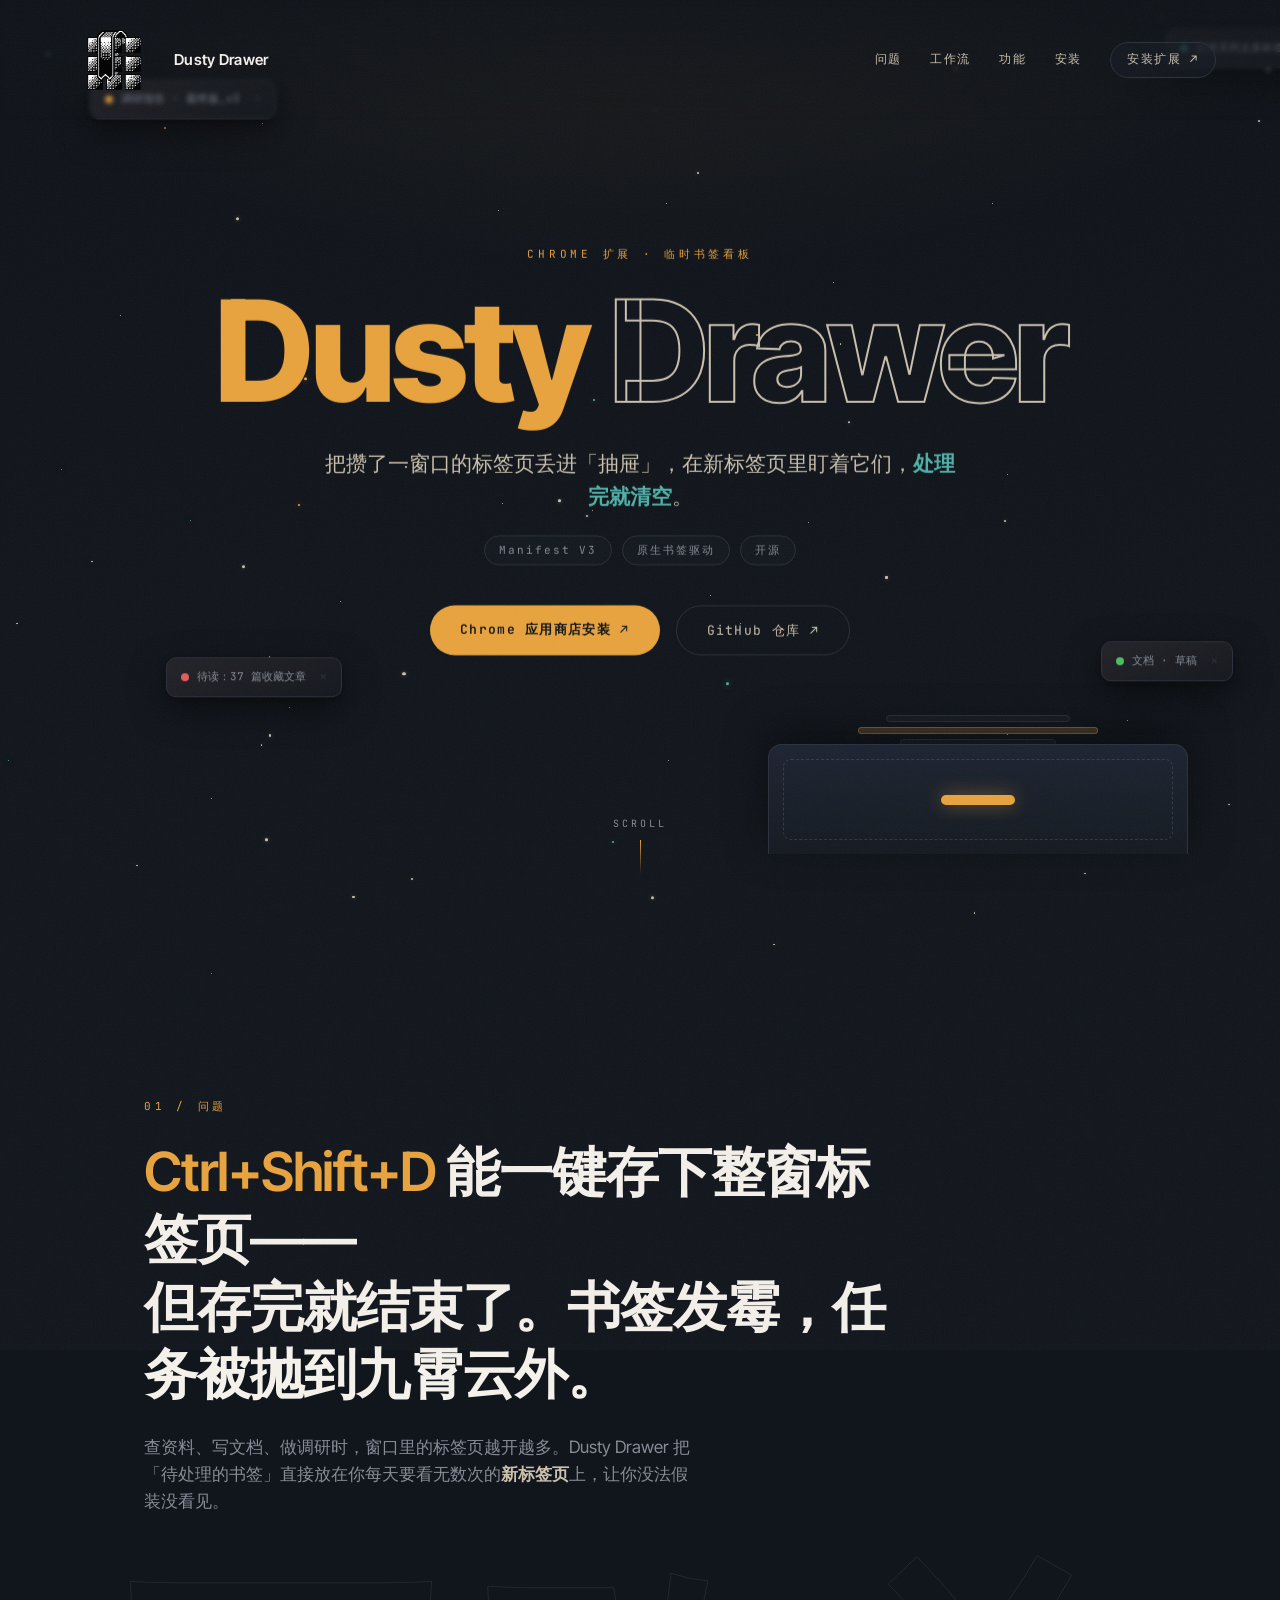
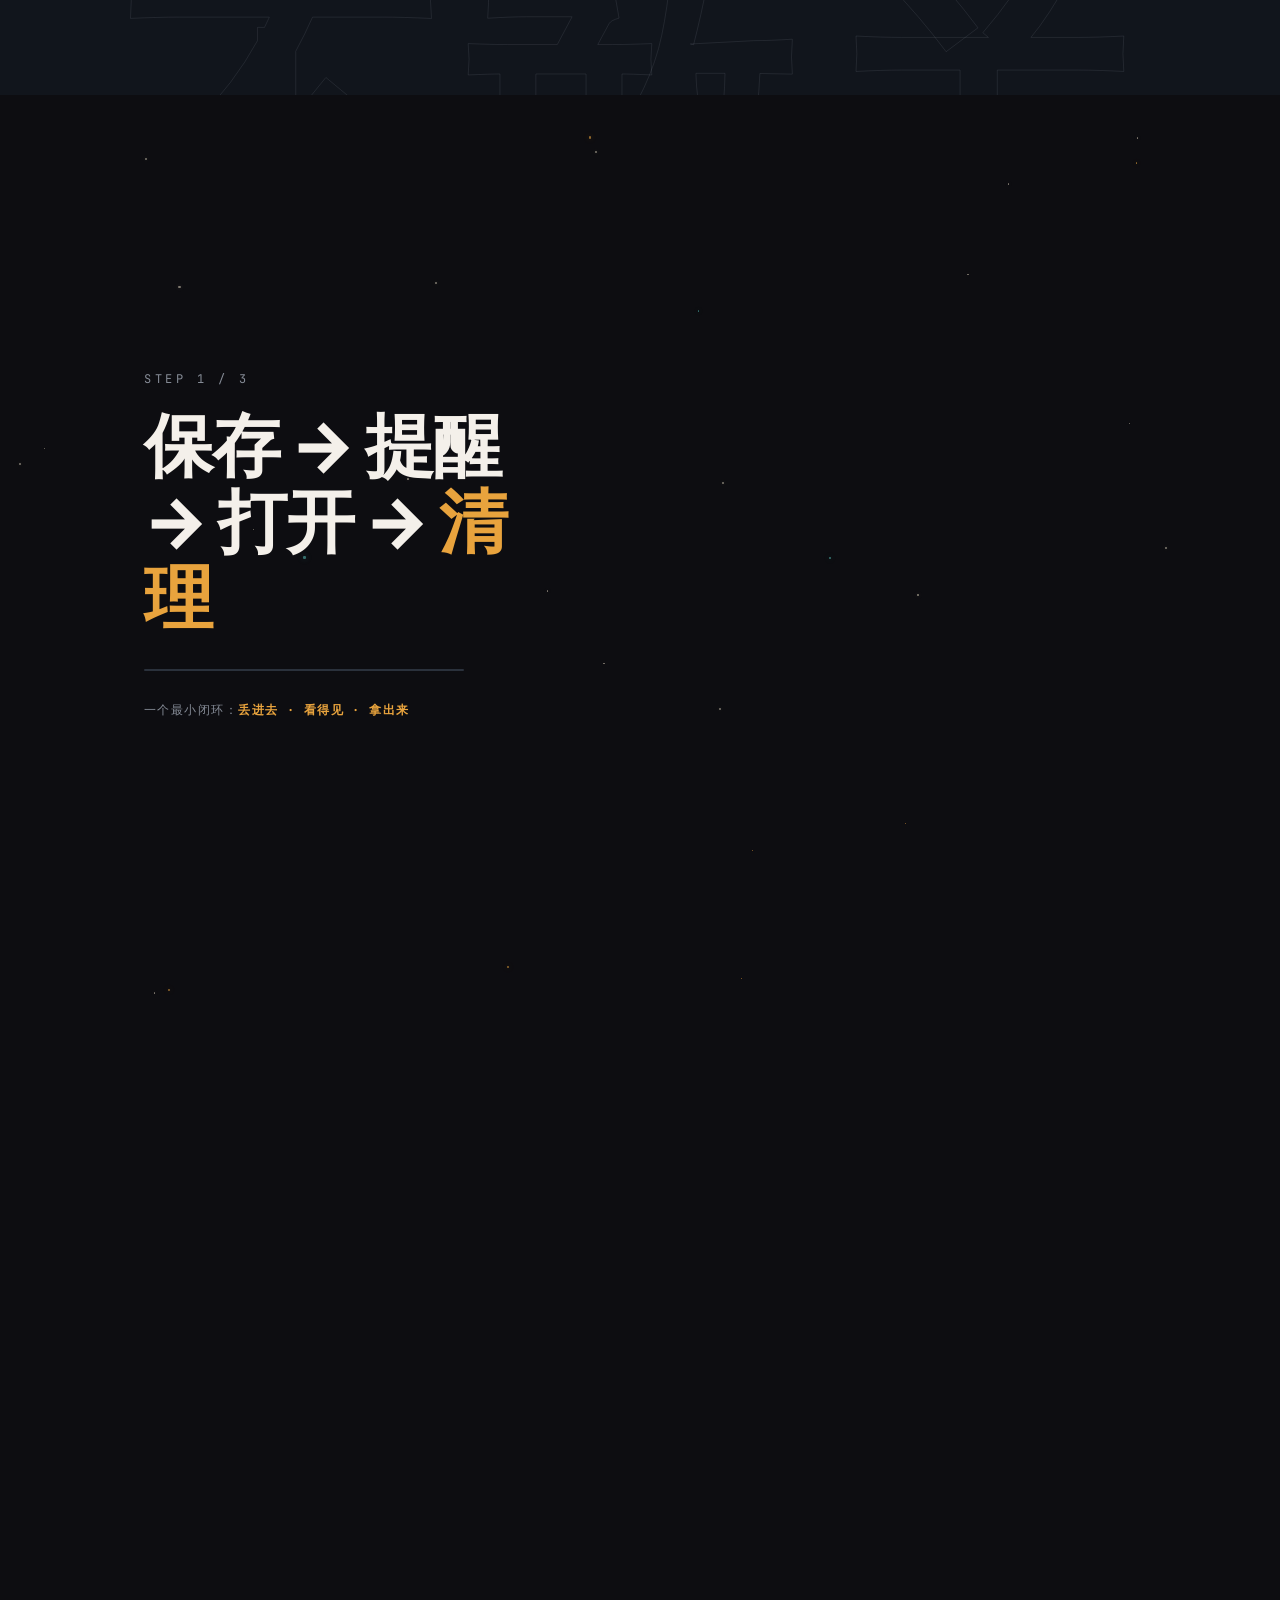
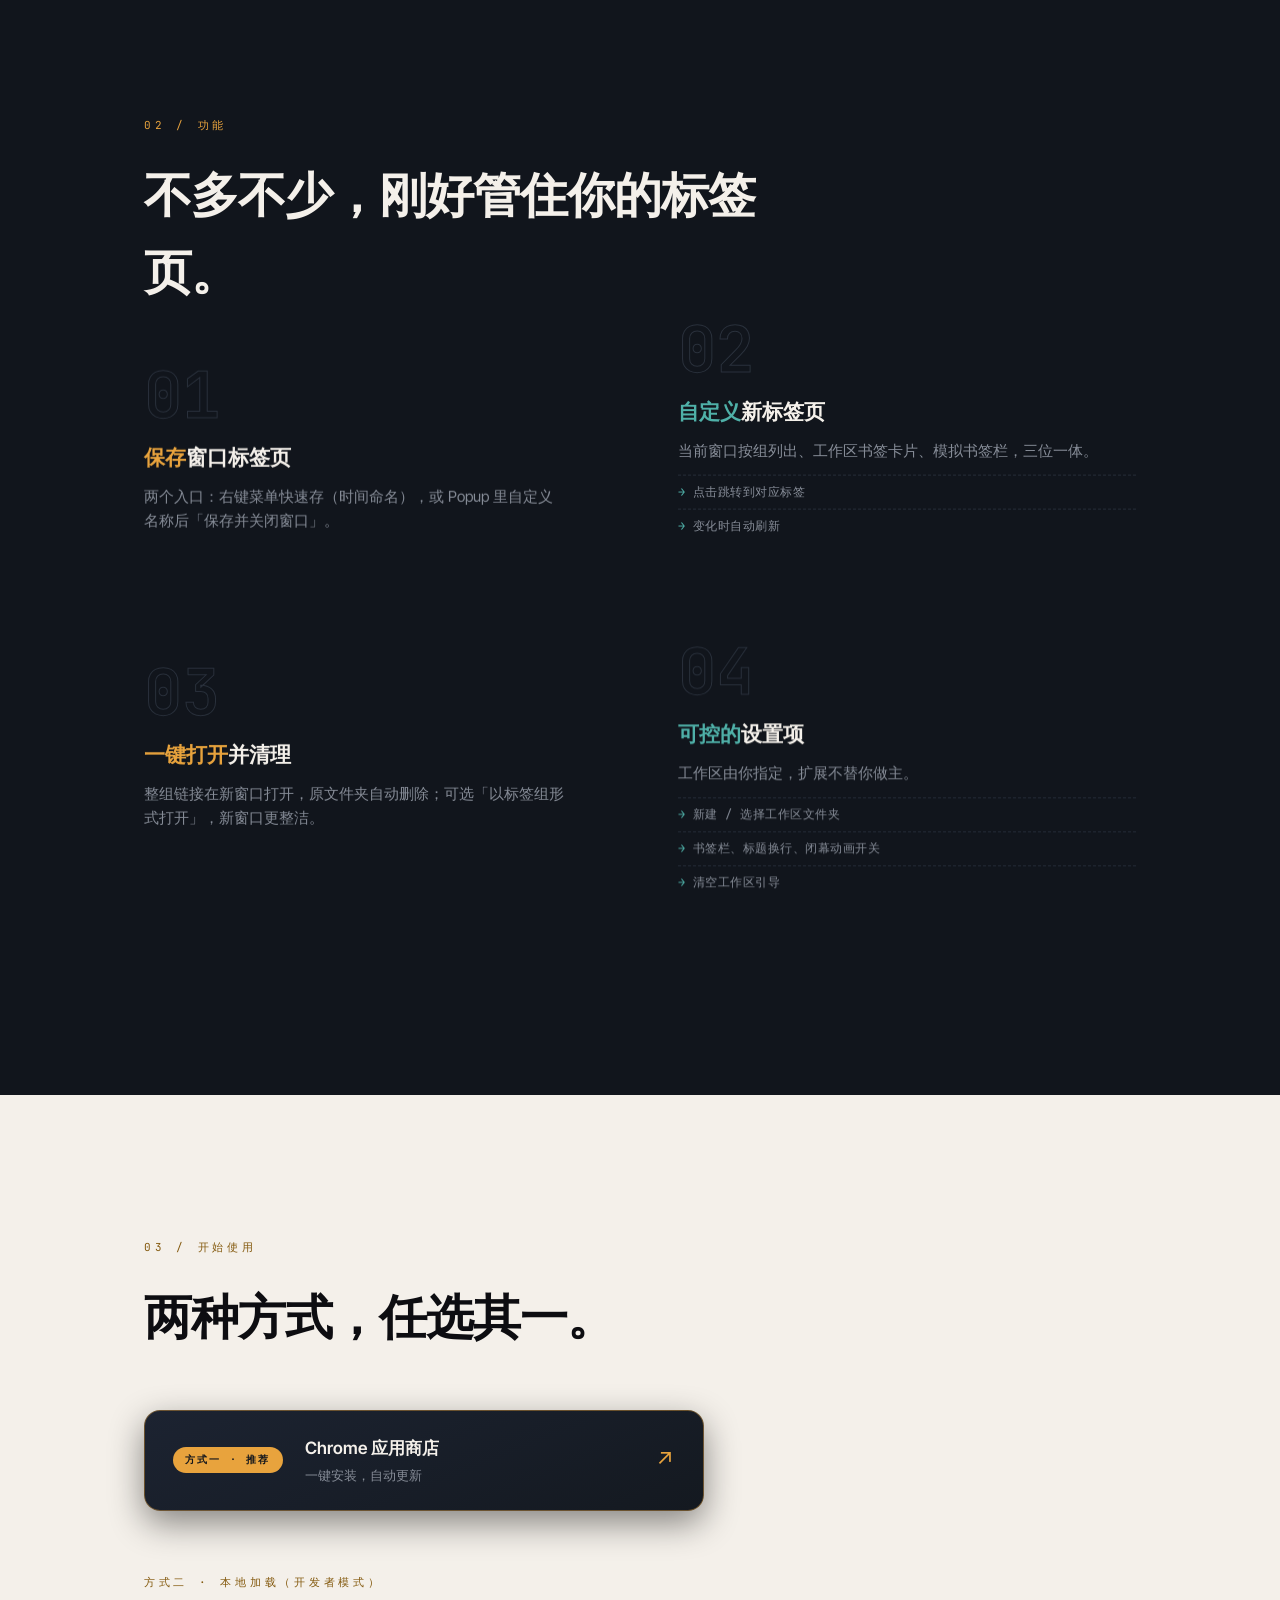
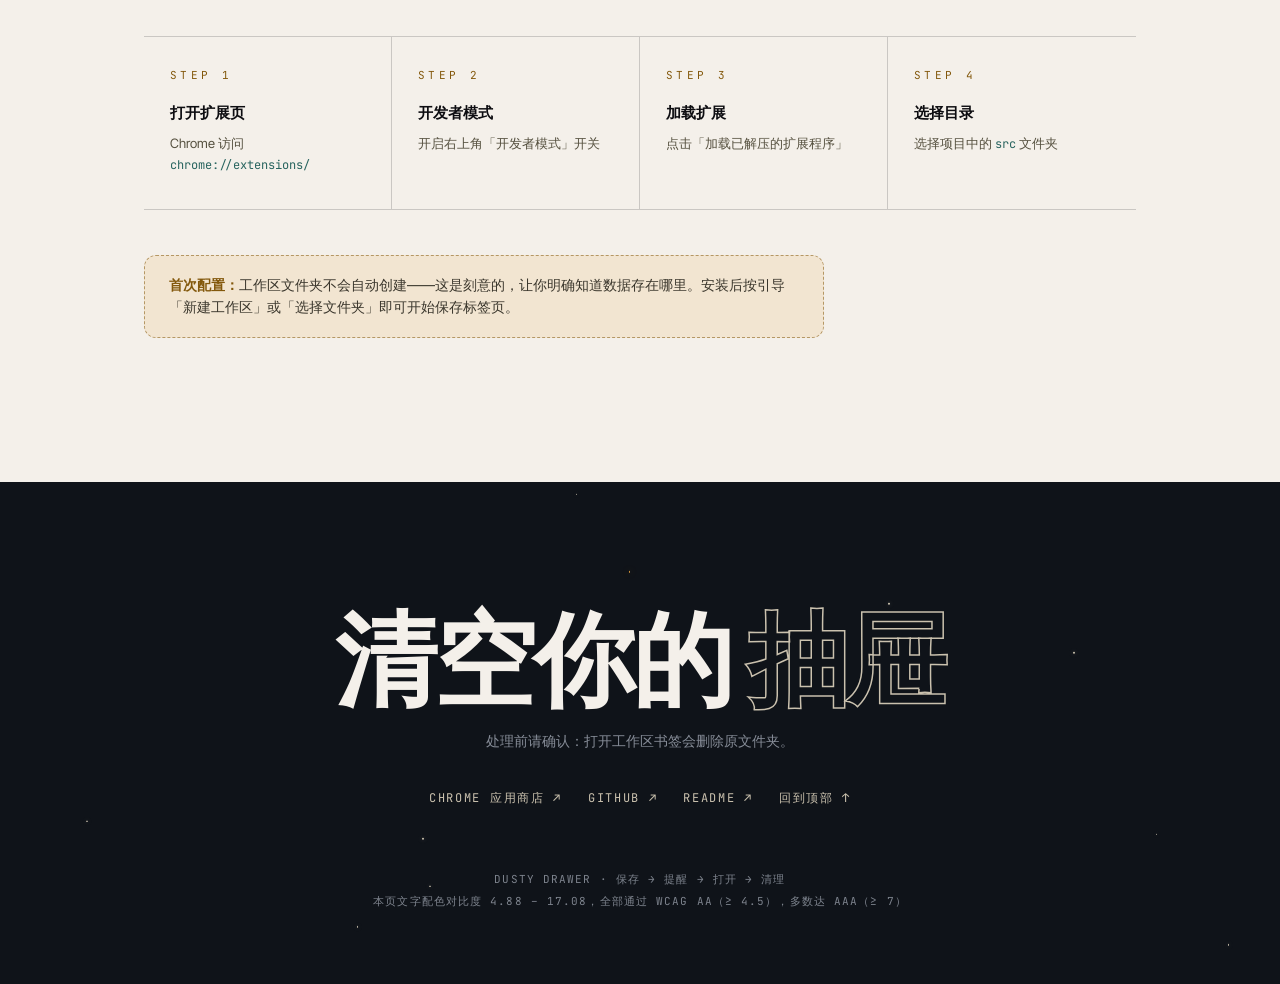
==== docs/index.html @ 08881fc8 "feat: 添加 GitHub Pages" ====
<!DOCTYPE html>
<html lang="zh-CN">
<head>
<meta charset="UTF-8">
<meta name="viewport" content="width=device-width, initial-scale=1.0">
<title>Dusty Drawer — 把攒了一窗口的标签页丢进抽屉</title>
<meta name="description" content="Dusty Drawer 是一个 Chrome 扩展：临时书签 + 新标签页看板 + 一键打开并清理，专治「标签页攒了一窗口却不敢关」。">
<link rel="icon" href="icon.png">
<link rel="preconnect" href="https://fonts.googleapis.com">
<link rel="preconnect" href="https://fonts.gstatic.com" crossorigin>
<link href="https://fonts.googleapis.com/css2?family=Inter+Tight:wght@300;400;600;800&family=JetBrains+Mono:wght@400;600&display=swap" rel="stylesheet">
<style>
:root{
  --bg:#11151c;
  --bg1:#0f1319;
  --charcoal:#0d0d11;
  --surface:#171c25;
  --border:#2a313c;
  --ink:#cac1ae;
  --muted:#868c97;
  --amber:#e8a33d;
  --teal:#4fb0a8;
  --cream:#f4f0ea;
  --mono:"JetBrains Mono","SFMono-Regular",Menlo,Consolas,monospace;
  --sans:"Inter Tight","Inter",-apple-system,"Segoe UI","PingFang SC","Microsoft YaHei",sans-serif;
}
*{margin:0;padding:0;box-sizing:border-box}
html{scroll-behavior:smooth}
body{
  font-family:var(--sans);
  background:var(--bg);
  color:var(--ink);
  line-height:1.6;
  overflow-x:hidden;
  -webkit-font-smoothing:antialiased;
}
::selection{background:rgba(232,163,61,.35);color:var(--cream)}

/* ---------- 噪点 ---------- */
.grain{
  position:fixed;inset:-50%;z-index:60;pointer-events:none;opacity:.05;
  background-image:url("data:image/svg+xml,%3Csvg xmlns='http://www.w3.org/2000/svg' width='300' height='300'%3E%3Cfilter id='n'%3E%3CfeTurbulence type='fractalNoise' baseFrequency='0.9' numOctaves='2'/%3E%3C/filter%3E%3Crect width='300' height='300' filter='url(%23n)'/%3E%3C/svg%3E");
  animation:grain 7s steps(8) infinite;
}
@keyframes grain{
  0%,100%{transform:translate(0,0)}12%{transform:translate(-2%,3%)}25%{transform:translate(3%,-2%)}
  37%{transform:translate(-3%,-3%)}50%{transform:translate(2%,2%)}62%{transform:translate(-2%,1%)}
  75%{transform:translate(3%,3%)}87%{transform:translate(-1%,-2%)}
}

/* ---------- 导航 ---------- */
nav{
  position:fixed;top:0;left:0;right:0;z-index:50;
  display:flex;align-items:center;justify-content:space-between;
  padding:10px 5vw;
  background:linear-gradient(180deg,rgba(15,19,25,.85),rgba(15,19,25,0));
  backdrop-filter:blur(2px);
}
.wordmark{display:flex;align-items:center;gap:10px;text-decoration:none;color:var(--cream)}
.wordmark img{width:100px;height:100px}
.wordmark b{font-weight:600;letter-spacing:.02em;font-size:15px}
.nav-links{display:flex;gap:28px;align-items:center}
.nav-links a{
  color:var(--ink);text-decoration:none;font-family:var(--mono);
  font-size:12px;letter-spacing:.14em;text-transform:uppercase;
  transition:color .25s;
}
.nav-links a:hover{color:var(--amber)}
.nav-cta{
  border:1px solid var(--border);border-radius:99px;padding:7px 16px !important;
  background:rgba(23,28,37,.6);
}
.nav-cta:hover{border-color:var(--amber)}
nav.on-light{background:linear-gradient(180deg,rgba(244,240,234,.92),rgba(244,240,234,0))}
nav.on-light .wordmark{color:#0d0d11}
nav.on-light .nav-links a{color:#3a362c}
nav.on-light .nav-links a:hover{color:#83580c}
nav.on-light .nav-cta{border-color:rgba(13,13,17,.35);background:rgba(255,255,255,.55)}
@media(max-width:720px){.nav-links a:not(.nav-cta){display:none}}

/* ---------- 通用 ---------- */
.mono-label{
  font-family:var(--mono);font-size:11px;letter-spacing:.34em;
  text-transform:uppercase;color:var(--amber);display:block;margin-bottom:22px;
}
.wrap{max-width:1120px;margin:0 auto;padding:0 5vw;position:relative;z-index:2}
section{position:relative}
.px{will-change:transform}
.reveal{opacity:0;transform:translateY(46px);transition:opacity .9s cubic-bezier(.2,.7,.2,1),transform .9s cubic-bezier(.2,.7,.2,1)}
.reveal.in{opacity:1;transform:none}

/* ---------- Hero ---------- */
.hero{height:100vh;min-height:640px;overflow:hidden;background:
  radial-gradient(1200px 600px at 50% -10%,rgba(232,163,61,.07),transparent 60%),
  linear-gradient(180deg,var(--bg1),var(--bg));
}
.dust-layer{position:absolute;inset:-12% 0;pointer-events:none}
.dust{position:absolute;border-radius:50%;background:var(--ink);
  animation:twinkle var(--dur) ease-in-out var(--delay) infinite;
  box-shadow:0 0 4px rgba(202,193,174,.4);
}
.dust.amber{background:var(--amber);box-shadow:0 0 6px rgba(232,163,61,.6)}
.dust.teal{background:var(--teal);box-shadow:0 0 6px rgba(79,176,168,.6)}
@keyframes twinkle{
  0%,100%{opacity:var(--o-min);transform:scale(1)}
  50%{opacity:var(--o-max);transform:scale(1.25)}
}
.hero-inner{
  position:relative;z-index:3;height:100%;
  display:flex;flex-direction:column;justify-content:center;align-items:center;
  text-align:center;padding:0 5vw;
}
.hero h1{
  font-weight:800;letter-spacing:-.03em;line-height:.95;
  font-size:clamp(56px,11vw,148px);color:var(--cream);
}
.hero h1 .dusty{color:var(--amber)}
.hero h1 .drawer{
  color:transparent;-webkit-text-stroke:2px var(--ink);
}
.hero .tagline{
  margin-top:28px;font-size:clamp(16px,2vw,21px);color:var(--ink);
  max-width:640px;font-weight:300;
}
.hero .tagline b{color:var(--teal);font-weight:600}
.hero-badges{
  margin-top:22px;display:flex;gap:10px;flex-wrap:wrap;justify-content:center;
  font-family:var(--mono);font-size:11px;letter-spacing:.18em;color:var(--muted);
}
.hero-badges span{border:1px solid var(--border);border-radius:99px;padding:5px 14px;background:rgba(23,28,37,.5)}
.hero-cta{margin-top:40px;display:flex;gap:16px;flex-wrap:wrap;justify-content:center}
.btn{
  font-family:var(--mono);font-size:13px;letter-spacing:.1em;text-decoration:none;
  padding:14px 30px;border-radius:99px;transition:transform .3s,box-shadow .3s,background .3s;
}
.btn-primary{background:var(--amber);color:var(--bg);font-weight:600}
.btn-primary:hover{transform:translateY(-3px);box-shadow:0 12px 30px rgba(232,163,61,.3)}
.btn-ghost{border:1px solid var(--border);color:var(--ink)}
.btn-ghost:hover{border-color:var(--teal);color:var(--teal)}

/* 漂浮标签卡片 */
.tab-card{
  position:absolute;z-index:1;
  display:flex;align-items:center;gap:8px;
  background:linear-gradient(158deg,#222228,#14171d);
  border:1px solid var(--border);border-radius:10px;
  padding:10px 14px;font-family:var(--mono);font-size:11px;color:var(--muted);
  box-shadow:0 12px 34px rgba(0,0,0,.55),0 2px 6px rgba(0,0,0,.4);
  white-space:nowrap;
}
.tab-card .dot{width:8px;height:8px;border-radius:50%;flex:none}
.tab-card .close{margin-left:6px;color:var(--border)}
.tab-float{animation:floaty 6s ease-in-out infinite}
@keyframes floaty{0%,100%{transform:translateY(0) rotate(var(--tilt,0deg))}50%{transform:translateY(-14px) rotate(var(--tilt,0deg))}}

/* 抽屉 */
.drawer-wrap{position:absolute;bottom:4px;left:60%;transform:translateX(-50%);z-index:2;width:min(420px,72vw)}
.drawer-body{
  position:relative;height:110px;
  background:linear-gradient(180deg,#1c2331,#141920);
  border:1px solid var(--border);border-bottom:none;
  border-radius:14px 14px 0 0;
  box-shadow:0 -12px 40px rgba(0,0,0,.5);
}
.drawer-body::before{
  content:"";position:absolute;inset:14px;border-radius:8px;
  border:1px dashed rgba(134,140,151,.25);
}
.drawer-handle{
  position:absolute;top:50%;left:50%;transform:translate(-50%,-50%);
  width:74px;height:10px;border-radius:99px;background:var(--amber);
  box-shadow:0 0 18px rgba(232,163,61,.45);
}
.drawer-tabs{position:absolute;bottom:96px;left:8%;right:8%;display:flex;flex-direction:column;gap:5px;align-items:center}
.drawer-tabs i{
  display:block;height:7px;border-radius:4px;background:var(--surface);
  border:1px solid var(--border);
}
.drawer-tabs i:nth-child(1){width:52%}.drawer-tabs i:nth-child(2){width:68%;background:rgba(232,163,61,.25);border-color:rgba(232,163,61,.4)}
.drawer-tabs i:nth-child(3){width:44%}.drawer-tabs i:nth-child(4){width:60%;background:rgba(79,176,168,.2);border-color:rgba(79,176,168,.35)}

.scroll-hint{
  position:absolute;bottom:26px;left:50%;transform:translateX(-50%);z-index:4;
  font-family:var(--mono);font-size:10px;letter-spacing:.3em;color:var(--muted);
  display:flex;flex-direction:column;align-items:center;gap:8px;
}
.scroll-hint::after{
  content:"";width:1px;height:34px;background:linear-gradient(180deg,var(--amber),transparent);
  animation:drip 1.8s ease-in-out infinite;
}
@keyframes drip{0%{transform:scaleY(0);transform-origin:top}55%{transform:scaleY(1);transform-origin:top}56%{transform-origin:bottom}100%{transform:scaleY(0);transform-origin:bottom}}

/* ---------- 问题 ---------- */
.problem{padding:22vh 0 20vh;overflow:hidden}
.big-ghost{
  position:absolute;top:50%;left:0;width:100%;text-align:center;
  font-size:clamp(120px,26vw,360px);font-weight:800;letter-spacing:.05em;
  color:transparent;-webkit-text-stroke:1px rgba(134,140,151,.16);
  white-space:nowrap;pointer-events:none;z-index:1;line-height:1;
  user-select:none;
}
.problem h2{
  font-size:clamp(30px,4.6vw,54px);font-weight:600;letter-spacing:-.02em;
  color:var(--cream);line-height:1.25;max-width:760px;
}
.problem h2 em{font-style:normal;color:var(--amber)}
.problem p{margin-top:26px;max-width:560px;color:var(--muted);font-size:17px}
.problem p b{color:var(--ink);font-weight:600}
</style>
<style>
/* ---------- 工作流（sticky 视差） ---------- */
.flow{height:340vh;background:var(--charcoal)}
.flow-stage{
  position:sticky;top:0;height:100vh;overflow:hidden;
  display:flex;align-items:center;
}
.flow-dust{position:absolute;inset:0;pointer-events:none;opacity:.6}
.flow-grid{
  display:grid;grid-template-columns:minmax(240px,1fr) 1.4fr;gap:6vw;
  align-items:center;width:100%;
}
@media(max-width:860px){.flow-grid{grid-template-columns:1fr;gap:8vh}}
.flow-left{position:relative}
.flow-count{
  font-family:var(--mono);font-size:12px;letter-spacing:.3em;color:var(--muted);
  margin-bottom:18px;
}
.flow-title{
  font-size:clamp(38px,5.4vw,72px);font-weight:800;letter-spacing:-.02em;
  color:var(--cream);line-height:1.1;
}
.flow-title span{color:var(--amber)}
.flow-bar{
  margin-top:34px;height:2px;background:var(--border);border-radius:2px;
  max-width:320px;position:relative;overflow:hidden;
}
.flow-bar i{position:absolute;inset:0;background:linear-gradient(90deg,var(--amber),var(--teal));transform-origin:left;transform:scaleX(0)}
.flow-panels{position:relative;height:min(56vh,460px)}
.flow-panel{
  position:absolute;inset:0;display:flex;flex-direction:column;justify-content:center;
  opacity:var(--reveal,0);
  transform:translate3d(0,calc((1 - var(--reveal,0)) * 60px),0);
  pointer-events:none;
}
.flow-panel .num{
  font-family:var(--mono);font-size:12px;letter-spacing:.3em;color:var(--teal);margin-bottom:16px;
}
.flow-panel h3{font-size:clamp(26px,3.4vw,44px);font-weight:600;color:var(--cream);margin-bottom:18px;letter-spacing:-.01em}
.flow-panel p{color:var(--muted);font-size:16px;max-width:460px}
.flow-panel p b{color:var(--ink);font-weight:600}
.flow-panel kbd{
  font-family:var(--mono);font-size:12px;color:var(--amber);
  border:1px solid rgba(232,163,61,.4);border-radius:6px;padding:2px 8px;
}
.flow-loop{
  margin-top:30px;font-family:var(--mono);font-size:12px;letter-spacing:.12em;color:var(--muted);
}
.flow-loop b{color:var(--amber);font-weight:600}

/* ---------- 功能 ---------- */
.features{padding:18vh 0;background:var(--bg);overflow:hidden}
.features h2{font-size:clamp(30px,4vw,48px);font-weight:600;color:var(--cream);letter-spacing:-.02em;max-width:640px}
.feat-grid{margin-top:9vh;display:grid;grid-template-columns:1fr 1fr;gap:56px 6vw}
@media(max-width:760px){.feat-grid{grid-template-columns:1fr}}
.feat{position:relative}
.feat .fnum{
  font-family:var(--mono);font-size:64px;font-weight:600;line-height:1;
  color:transparent;-webkit-text-stroke:1px var(--border);
  display:block;margin-bottom:14px;
}
.feat h3{font-size:21px;font-weight:600;color:var(--cream);margin-bottom:10px}
.feat h3 .accent{color:var(--amber)}
.feat h3 .accent-t{color:var(--teal)}
.feat p{color:var(--muted);font-size:15px;max-width:420px}
.feat p b{color:var(--ink);font-weight:600}
.feat-list{margin-top:12px;list-style:none;font-family:var(--mono);font-size:12px;color:var(--muted);letter-spacing:.04em}
.feat-list li{padding:7px 0;border-top:1px dashed rgba(42,49,60,.9)}
.feat-list li::before{content:"→ ";color:var(--teal)}

/* ---------- 安装（浅色区） ---------- */
.install{padding:16vh 0;background:var(--cream);overflow:hidden}
.install .mono-label{color:#83580c}
.install h2{font-size:clamp(30px,4vw,48px);font-weight:600;color:#0d0d11;letter-spacing:-.02em}
.steps{margin-top:5vh;display:grid;grid-template-columns:repeat(4,1fr);gap:0;border-top:1px solid rgba(13,13,17,.18)}
@media(max-width:860px){.steps{grid-template-columns:1fr 1fr}}
@media(max-width:520px){.steps{grid-template-columns:1fr}}
.step{padding:30px 26px 34px;border-bottom:1px solid rgba(13,13,17,.18);border-right:1px solid rgba(13,13,17,.18);position:relative}
.step:last-child{border-right:none}
@media(max-width:860px){.step{border-right:none}}
.step .snum{font-family:var(--mono);font-size:11px;letter-spacing:.3em;color:#83580c;display:block;margin-bottom:16px}
.step h4{font-size:15px;font-weight:600;color:#0d0d11;margin-bottom:8px}
.step p{font-size:13px;color:#55503f}
.step code{font-family:var(--mono);font-size:12px;color:#28645f}
.install-note{
  margin-top:5vh;border:1px dashed rgba(131,88,12,.55);border-radius:12px;
  padding:18px 24px;font-size:14px;color:#3a362c;max-width:680px;
  background:rgba(232,163,61,.14);
}
.install-note b{color:#83580c}

/* ---------- 应用商店卡片 ---------- */
.store-card{
  margin-top:6vh;display:flex;align-items:center;gap:22px;
  max-width:560px;text-decoration:none;
  background:linear-gradient(158deg,#1c2331,#141920);
  border:1px solid rgba(232,163,61,.4);border-radius:16px;
  padding:24px 28px;
  box-shadow:0 12px 34px rgba(0,0,0,.45);
  transition:transform .3s,box-shadow .3s,border-color .3s;
}
.store-card:hover{transform:translateY(-4px);border-color:var(--amber);box-shadow:0 18px 44px rgba(232,163,61,.18)}
.store-tag{
  font-family:var(--mono);font-size:10px;letter-spacing:.22em;color:var(--bg);
  background:var(--amber);border-radius:99px;padding:5px 12px;flex:none;font-weight:600;
}
.store-main{display:flex;flex-direction:column;gap:3px;flex:1}
.store-main b{color:var(--cream);font-size:17px;font-weight:600}
.store-main small{color:var(--muted);font-size:13px}
.store-arrow{font-size:22px;color:var(--amber)}

/* ---------- 页脚 ---------- */
footer{
  padding:14vh 0 8vh;background:var(--bg1);text-align:center;position:relative;overflow:hidden;
}
footer .big{
  font-size:clamp(40px,8vw,110px);font-weight:800;letter-spacing:-.03em;color:var(--cream);line-height:1;
}
footer .big span{color:transparent;-webkit-text-stroke:1.5px var(--ink)}
footer p{margin-top:20px;color:var(--muted);font-size:14px}
footer .foot-links{margin-top:36px;display:flex;gap:26px;justify-content:center;font-family:var(--mono);font-size:12px;letter-spacing:.14em}
footer .foot-links a{color:var(--ink);text-decoration:none;text-transform:uppercase;transition:color .25s}
footer .foot-links a:hover{color:var(--amber)}
footer .copy{margin-top:60px;font-family:var(--mono);font-size:11px;color:#7d838d;letter-spacing:.1em;line-height:2}

@media (prefers-reduced-motion:reduce){
  *,*::before,*::after{animation:none !important;transition:none !important}
  .reveal{opacity:1;transform:none}
}
</style>
</head>
<body>
<div class="grain"></div>

<nav>
  <a class="wordmark" href="#top"><img src="icon.png" alt="Dusty Drawer 图标"><b>Dusty Drawer</b></a>
  <div class="nav-links">
    <a href="#problem">问题</a>
    <a href="#flow">工作流</a>
    <a href="#features">功能</a>
    <a href="#install">安装</a>
    <a class="nav-cta" href="https://chromewebstore.google.com/detail/dusty-drawer/ckjhlfdcakdniccnkpfcclinehggbhcg" target="_blank" rel="noopener">安装扩展 ↗</a>
  </div>
</nav>

<!-- ============ HERO ============ -->
<header class="hero" id="top">
  <div class="dust-layer" id="dust-far" data-speed="0.12"></div>
  <div class="dust-layer" id="dust-mid" data-speed="0.28"></div>
  <div class="dust-layer" id="dust-near" data-speed="0.5"></div>

  <div class="px" data-speed="0.3" style="position:absolute;top:21%;left:7%;z-index:1">
    <div class="tab-card tab-float" style="--tilt:-6deg"><i class="dot" style="background:var(--amber)"></i>调研报告 · 最终版_v3<i class="close">✕</i></div>
  </div>
  <div class="px" data-speed="0.55" style="position:absolute;top:28%;right:9%;z-index:1">
    <div class="tab-card tab-float" style="--tilt:5deg;animation-delay:-2s"><i class="dot" style="background:var(--teal)"></i>如何关闭太多标签页？<i class="close">✕</i></div>
  </div>
  <div class="px" data-speed="0.22" style="position:absolute;bottom:32%;left:13%;z-index:1">
    <div class="tab-card tab-float" style="--tilt:4deg;animation-delay:-4s"><i class="dot" style="background:#e05c5c"></i>待读：37 篇收藏文章<i class="close">✕</i></div>
  </div>
  <div class="px" data-speed="0.45" style="position:absolute;bottom:38%;right:14%;z-index:1">
    <div class="tab-card tab-float" style="--tilt:-4deg;animation-delay:-1s"><i class="dot" style="background:#4ebc63"></i>文档 · 草稿<i class="close">✕</i></div>
  </div>

  <div class="hero-inner px" data-speed="0.18">
    <span class="mono-label reveal">Chrome 扩展 · 临时书签看板</span>
    <h1><span class="reveal" style="display:block;transition-delay:.08s"><span class="dusty">Dusty</span> <span class="drawer">Drawer</span></span></h1>
    <p class="tagline reveal" style="transition-delay:.16s">把攒了一窗口的标签页丢进「抽屉」，在新标签页里盯着它们，<b>处理完就清空</b>。</p>
    <div class="hero-badges reveal" style="transition-delay:.24s">
      <span>Manifest V3</span><span>原生书签驱动</span><span>开源</span>
    </div>
    <div class="hero-cta reveal" style="transition-delay:.32s">
      <a class="btn btn-primary" href="https://chromewebstore.google.com/detail/dusty-drawer/ckjhlfdcakdniccnkpfcclinehggbhcg" target="_blank" rel="noopener">Chrome 应用商店安装 ↗</a>
      <a class="btn btn-ghost" href="https://github.com/xavierskip/Dusty-Drawer" target="_blank" rel="noopener">GitHub 仓库 ↗</a>
    </div>
  </div>

  <div class="drawer-wrap px" data-speed="-0.12">
    <div class="drawer-tabs"><i></i><i></i><i></i><i></i></div>
    <div class="drawer-body"><div class="drawer-handle"></div></div>
  </div>

  <div class="scroll-hint">SCROLL</div>
</header>

<!-- ============ 问题 ============ -->
<section class="problem" id="problem">
  <div class="big-ghost px" data-speed="0.35">不敢关</div>
  <div class="wrap">
    <span class="mono-label reveal">01 / 问题</span>
    <h2 class="reveal"><em>Ctrl+Shift+D</em> 能一键存下整窗标签页——<br>但存完就结束了。书签发霉，任务被抛到九霄云外。</h2>
    <p class="reveal" style="transition-delay:.1s">查资料、写文档、做调研时，窗口里的标签页越开越多。Dusty Drawer 把「待处理的书签」直接放在你每天要看无数次的<b>新标签页</b>上，让你没法假装没看见。</p>
  </div>
</section>

<!-- ============ 工作流 ============ -->
<section class="flow" id="flow">
  <div class="flow-stage">
    <div class="flow-dust" id="flow-dust"></div>
    <div class="wrap flow-grid">
      <div class="flow-left">
        <div class="flow-count" id="flow-count">STEP 1 / 3</div>
        <div class="flow-title">保存 → 提醒<br>→ 打开 → <span>清理</span></div>
        <div class="flow-bar"><i id="flow-bar-fill"></i></div>
        <div class="flow-loop">一个最小闭环：<b>丢进去 · 看得见 · 拿出来</b></div>
      </div>
      <div class="flow-panels">
        <div class="flow-panel" data-stage="0">
          <span class="num">丢进去</span>
          <h3>一键存下整窗标签页</h3>
          <p>任意页面<b>右键菜单</b>，或点击<b>工具栏图标</b>输入自定义名称——当前窗口的所有标签页存成一个书签文件夹，默认以时间命名，保存后<kbd>自动关闭窗口</kbd>。</p>
        </div>
        <div class="flow-panel" data-stage="1">
          <span class="num">看得见</span>
          <h3>新标签页就是你的看板</h3>
          <p>安装后 Chrome 新标签页由 Dusty Drawer 接管：<b>工作区书签</b>以卡片呈现，<b>当前窗口</b>按组列出点击即达，还有<b>模拟书签栏</b>保留原生体验。标签页增删切换，看板自动刷新。</p>
        </div>
        <div class="flow-panel" data-stage="2">
          <span class="num">拿出来</span>
          <h3>一键打开，顺手清空</h3>
          <p>点一下工作区里的文件夹：整组链接在<b>新窗口</b>打开（可选归为<b>标签组</b>），原文件夹<b>自动删除</b>。处理完，抽屉重新变空。</p>
        </div>
      </div>
    </div>
  </div>
</section>

<!-- ============ 功能 ============ -->
<section class="features" id="features">
  <div class="wrap">
    <span class="mono-label reveal">02 / 功能</span>
    <h2 class="reveal">不多不少，刚好管住你的标签页。</h2>
    <div class="feat-grid">
      <div class="feat px" data-speed="0.05">
        <div class="reveal">
          <span class="fnum">01</span>
          <h3><span class="accent">保存</span>窗口标签页</h3>
          <p>两个入口：右键菜单快速存（时间命名），或 Popup 里自定义名称后「保存并关闭窗口」。</p>
        </div>
      </div>
      <div class="feat px" data-speed="0.12">
        <div class="reveal" style="transition-delay:.08s">
          <span class="fnum">02</span>
          <h3><span class="accent-t">自定义</span>新标签页</h3>
          <p>当前窗口按组列出、工作区书签卡片、模拟书签栏，三位一体。</p>
          <ul class="feat-list">
            <li>点击跳转到对应标签</li>
            <li>变化时自动刷新</li>
          </ul>
        </div>
      </div>
      <div class="feat px" data-speed="0.05">
        <div class="reveal" style="transition-delay:.05s">
          <span class="fnum">03</span>
          <h3><span class="accent">一键打开</span>并清理</h3>
          <p>整组链接在新窗口打开，原文件夹自动删除；可选「以标签组形式打开」，新窗口更整洁。</p>
        </div>
      </div>
      <div class="feat px" data-speed="0.12">
        <div class="reveal" style="transition-delay:.13s">
          <span class="fnum">04</span>
          <h3><span class="accent-t">可控的</span>设置项</h3>
          <p>工作区由你指定，扩展不替你做主。</p>
          <ul class="feat-list">
            <li>新建 / 选择工作区文件夹</li>
            <li>书签栏、标题换行、闭幕动画开关</li>
            <li>清空工作区引导</li>
          </ul>
        </div>
      </div>
    </div>
  </div>
</section>

<!-- ============ 安装 ============ -->
<section class="install" id="install">
  <div class="wrap">
    <span class="mono-label reveal">03 / 开始使用</span>
    <h2 class="reveal">两种方式，任选其一。</h2>
    <a class="store-card reveal" style="transition-delay:.08s" href="https://chromewebstore.google.com/detail/dusty-drawer/ckjhlfdcakdniccnkpfcclinehggbhcg" target="_blank" rel="noopener">
      <span class="store-tag">方式一 · 推荐</span>
      <span class="store-main">
        <b>Chrome 应用商店</b>
        <small>一键安装，自动更新</small>
      </span>
      <span class="store-arrow">↗</span>
    </a>
    <div class="mono-label reveal" style="margin-top:7vh;transition-delay:.12s">方式二 · 本地加载（开发者模式）</div>
    <div class="steps reveal" style="transition-delay:.16s">
      <div class="step"><span class="snum">STEP 1</span><h4>打开扩展页</h4><p>Chrome 访问 <code>chrome://extensions/</code></p></div>
      <div class="step"><span class="snum">STEP 2</span><h4>开发者模式</h4><p>开启右上角「开发者模式」开关</p></div>
      <div class="step"><span class="snum">STEP 3</span><h4>加载扩展</h4><p>点击「加载已解压的扩展程序」</p></div>
      <div class="step"><span class="snum">STEP 4</span><h4>选择目录</h4><p>选择项目中的 <code>src</code> 文件夹</p></div>
    </div>
    <div class="install-note reveal" style="transition-delay:.15s">
      <b>首次配置：</b>工作区文件夹不会自动创建——这是刻意的，让你明确知道数据存在哪里。安装后按引导「新建工作区」或「选择文件夹」即可开始保存标签页。
    </div>
  </div>
</section>

<!-- ============ 页脚 ============ -->
<footer>
  <div class="dust-layer" id="dust-footer" data-speed="0.2" style="inset:-30% 0"></div>
  <div class="wrap">
    <div class="big reveal">清空你的 <span>抽屉</span></div>
    <p class="reveal" style="transition-delay:.08s">处理前请确认：打开工作区书签会删除原文件夹。</p>
    <div class="foot-links reveal" style="transition-delay:.14s">
      <a href="https://chromewebstore.google.com/detail/dusty-drawer/ckjhlfdcakdniccnkpfcclinehggbhcg" target="_blank" rel="noopener">Chrome 应用商店 ↗</a>
      <a href="https://github.com/xavierskip/Dusty-Drawer" target="_blank" rel="noopener">GitHub ↗</a>
      <a href="https://github.com/xavierskip/Dusty-Drawer#readme" target="_blank" rel="noopener">README ↗</a>
      <a href="#top">回到顶部 ↑</a>
    </div>
    <div class="copy">DUSTY DRAWER · 保存 → 提醒 → 打开 → 清理<br>本页文字配色对比度 4.88 – 17.08，全部通过 WCAG AA（≥ 4.5），多数达 AAA（≥ 7）</div>
  </div>
</footer>

<script>
(function(){
  var reduced = window.matchMedia('(prefers-reduced-motion: reduce)').matches;

  /* ---------- 尘埃粒子（星尘场） ---------- */
  function spawnDust(container, count, sizeMin, sizeMax){
    if(!container) return;
    for(var i=0;i<count;i++){
      var d=document.createElement('i');
      d.className='dust';
      var r=Math.random();
      if(r>0.88) d.classList.add('amber');
      else if(r>0.78) d.classList.add('teal');
      var size=sizeMin+Math.random()*(sizeMax-sizeMin);
      var omin=(0.05+Math.random()*0.21).toFixed(2);
      var omax=(0.13+Math.random()*0.81).toFixed(2);
      var dur=(2.4+Math.random()*5.2).toFixed(2);
      d.style.cssText='left:'+(Math.random()*100).toFixed(2)+'%;top:'+(Math.random()*100).toFixed(2)+'%;'
        +'width:'+size.toFixed(2)+'px;height:'+size.toFixed(2)+'px;'
        +'--o-min:'+omin+';--o-max:'+omax+';--dur:'+dur+'s;--delay:'+(-Math.random()*7.6).toFixed(2)+'s;';
      container.appendChild(d);
    }
  }
  spawnDust(document.getElementById('dust-far'),36,1,1.5);
  spawnDust(document.getElementById('dust-mid'),26,1.5,2.25);
  spawnDust(document.getElementById('dust-near'),16,2.25,3.5);
  spawnDust(document.getElementById('flow-dust'),30,1,2.25);
  spawnDust(document.getElementById('dust-footer'),20,1,2.25);

  /* ---------- 滚动显现 ---------- */
  var io=new IntersectionObserver(function(es){
    es.forEach(function(e){ if(e.isIntersecting){ e.target.classList.add('in'); io.unobserve(e.target);} });
  },{threshold:0.12});
  document.querySelectorAll('.reveal').forEach(function(el){ io.observe(el); });

  /* ---------- 视差 + 工作流进度 ---------- */
  var pxEls=[].slice.call(document.querySelectorAll('[data-speed]'));
  var navEl=document.querySelector('nav');
  var installSec=document.getElementById('install');
  var flow=document.getElementById('flow');
  var panels=[].slice.call(document.querySelectorAll('.flow-panel'));
  var barFill=document.getElementById('flow-bar-fill');
  var countEl=document.getElementById('flow-count');
  var lastStage=-1;

  function clamp(v,a,b){ return Math.max(a,Math.min(b,v)); }

  function frame(){
    var vh=window.innerHeight;

    if(!reduced){
      for(var i=0;i<pxEls.length;i++){
        var el=pxEls[i], r=el.getBoundingClientRect();
        if(r.bottom<-260||r.top>vh+260) continue;
        var sp=parseFloat(el.dataset.speed);
        var off=(r.top+r.height/2-vh/2)*sp;
        el.style.transform='translate3d(0,'+off.toFixed(1)+'px,0)';
      }
    }

    /* 导航条与浅色区实际重叠时才变色（导航高约 70px） */
    var ir=installSec.getBoundingClientRect();
    navEl.classList.toggle('on-light', ir.top<=70 && ir.bottom>70);

    /* 工作流：滚动进度 → 分层揭示（前 12% 缓冲，之后归一化，0.5 取整吸附） */
    var fr=flow.getBoundingClientRect();
    var total=flow.offsetHeight-vh;
    var p=clamp(-fr.top/total,0,1);
    var adj=clamp((p-0.12)/0.88,0,1);
    var sp=adj*panels.length;
    var stage=clamp(Math.floor(sp+0.25),0,panels.length-1);
    if(p<=0.001) stage=0;

    panels.forEach(function(panel,idx){
      var enter=clamp((sp-idx)/0.55,0,1);
      var exit= idx===panels.length-1 ? 0 : clamp((sp-idx-0.75)/0.5,0,1);
      var op=enter*(1-exit);
      panel.style.setProperty('--reveal',op.toFixed(3));
      panel.style.transform='translate3d(0,'+(((1-enter)*60)-(exit*70)).toFixed(1)+'px,0)';
    });
    barFill.style.transform='scaleX('+p.toFixed(3)+')';

    if(stage!==lastStage){
      lastStage=stage;
      countEl.textContent='STEP '+(stage+1)+' / '+panels.length;
    }
    requestAnimationFrame(frame);
  }
  requestAnimationFrame(frame);
})();
</script>
</body>
</html>
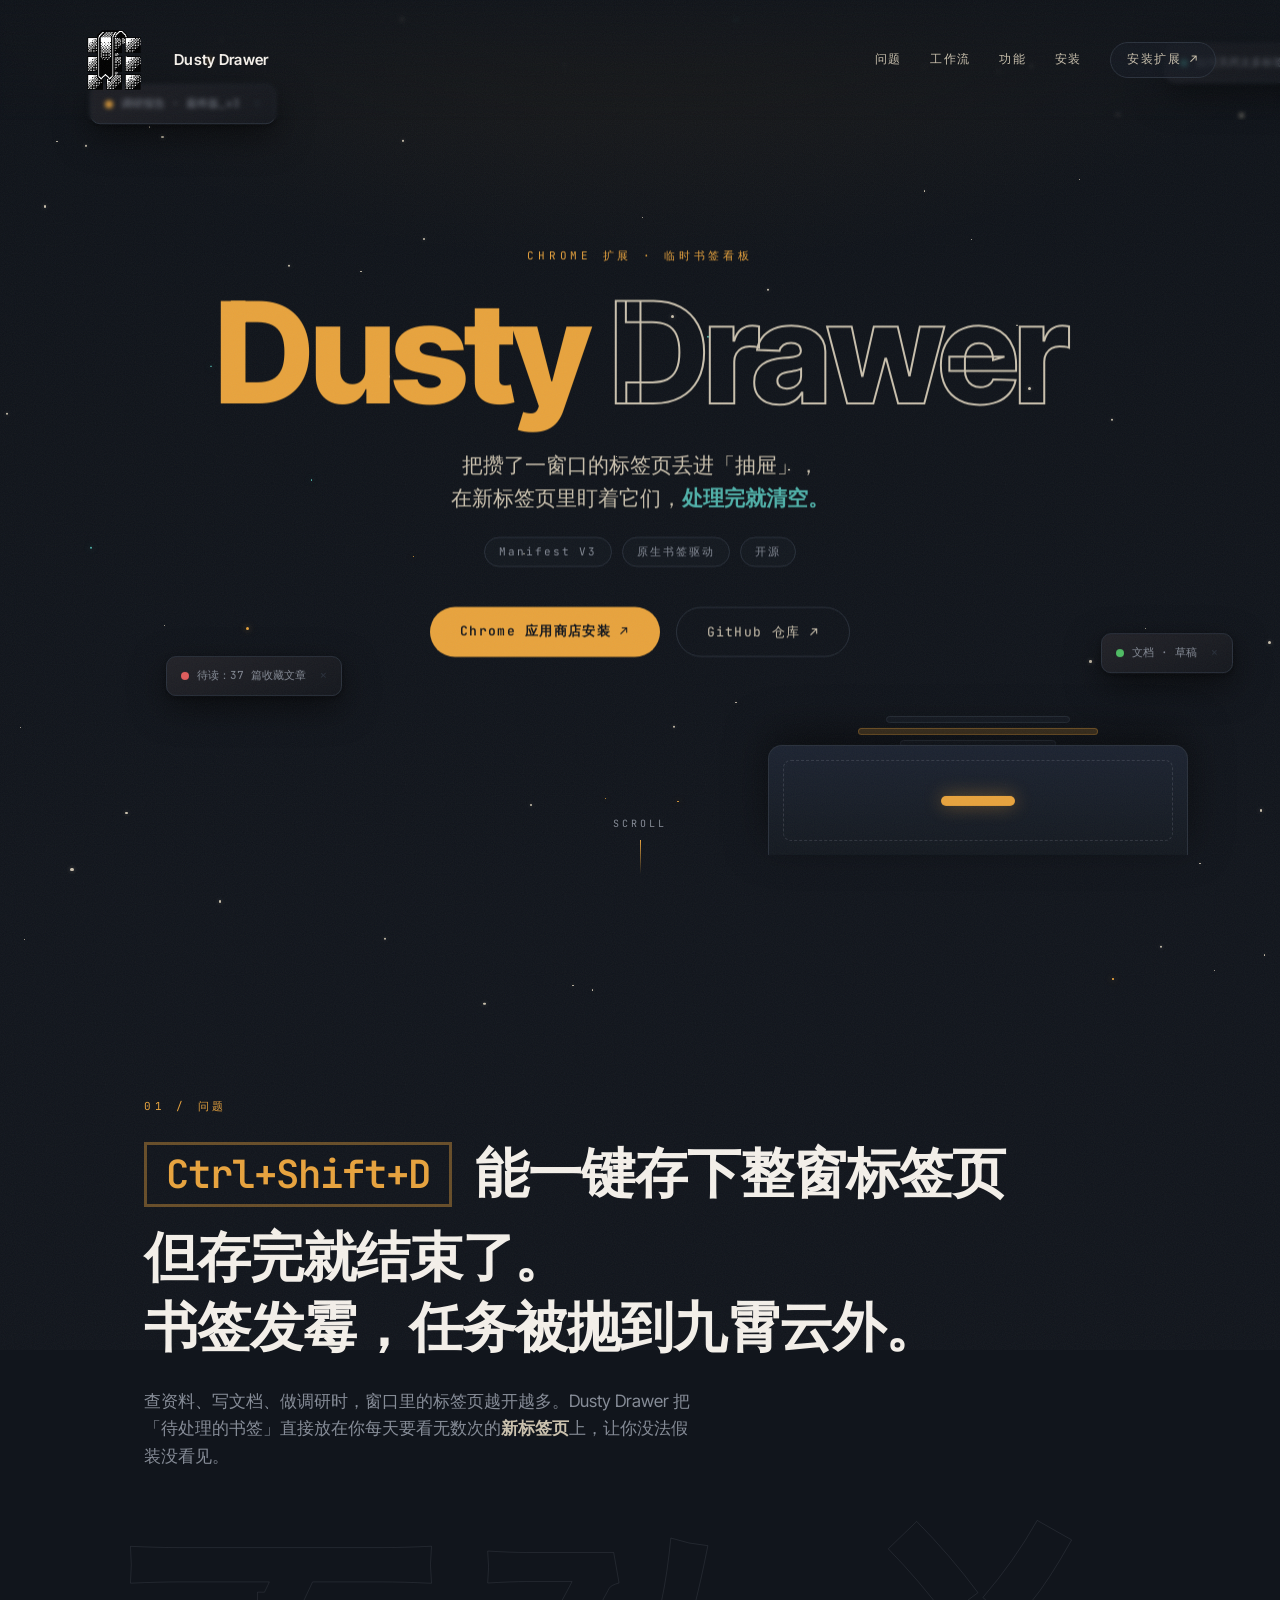
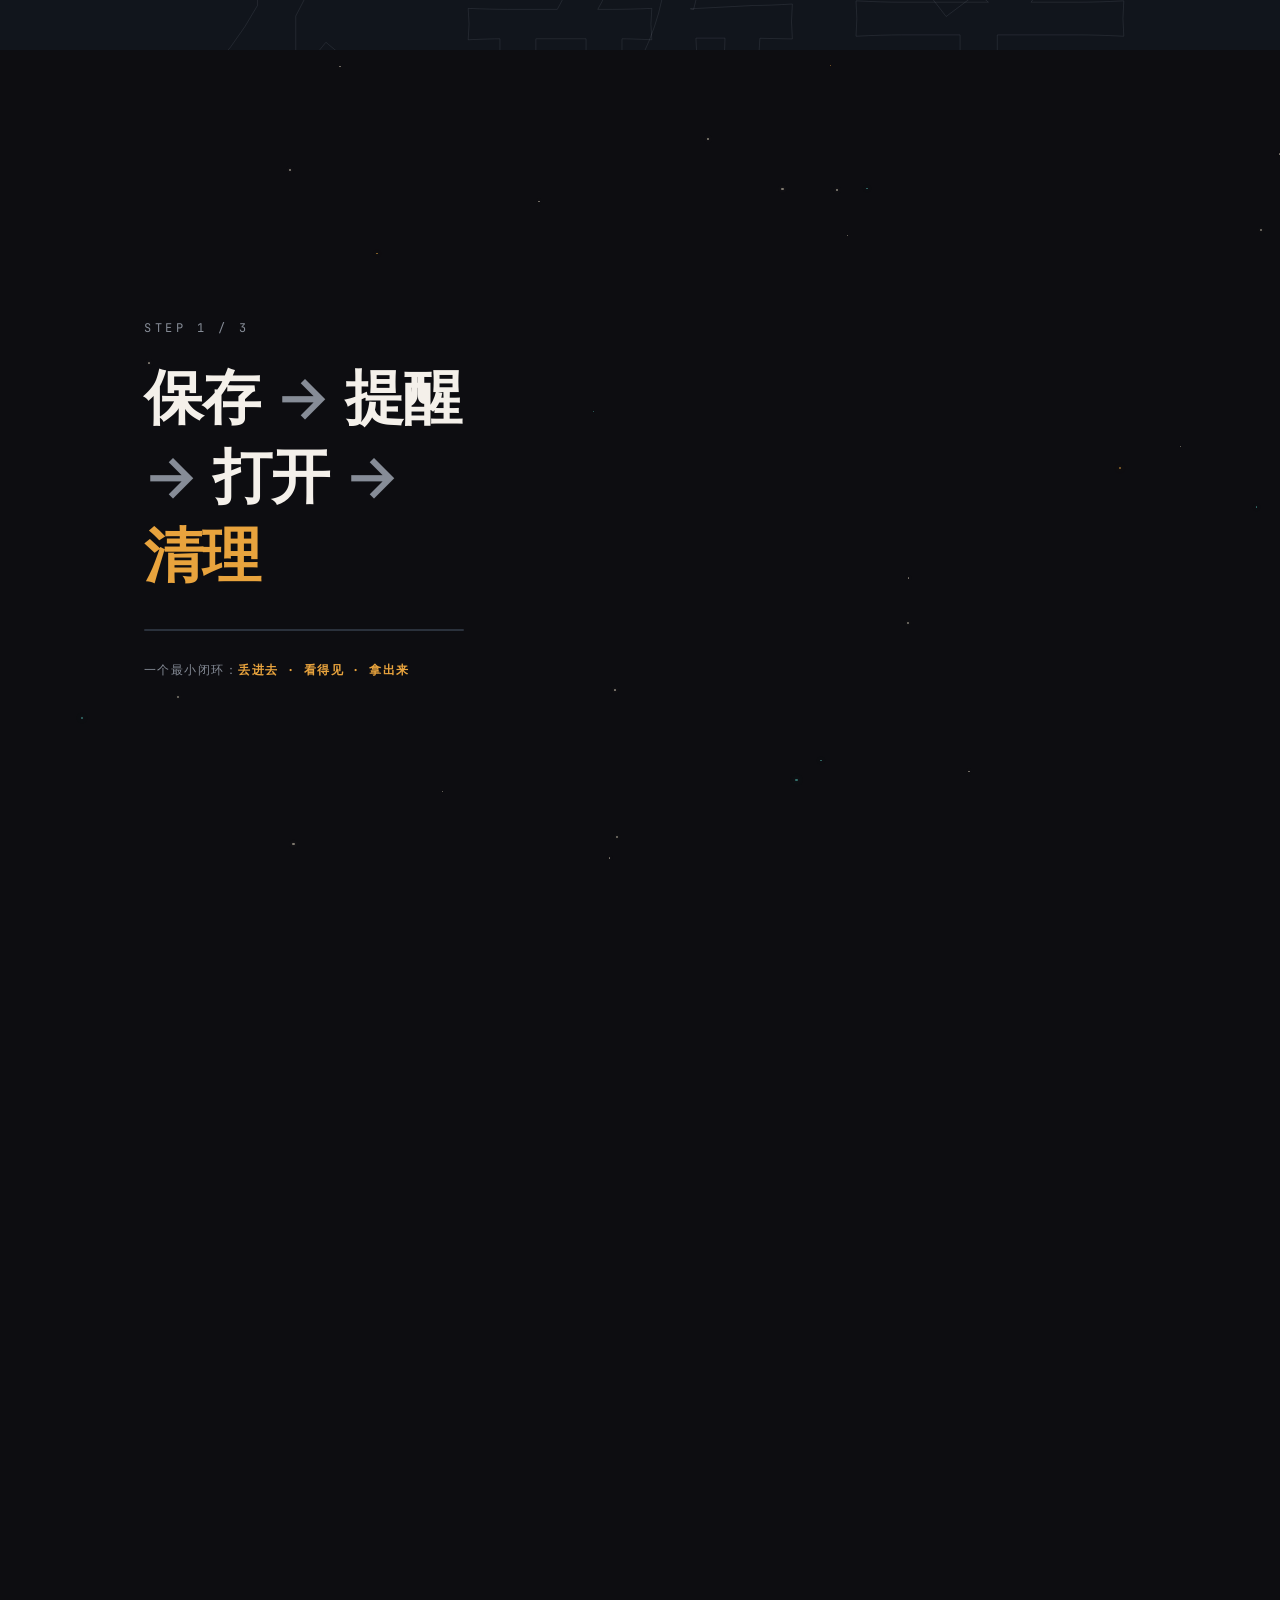
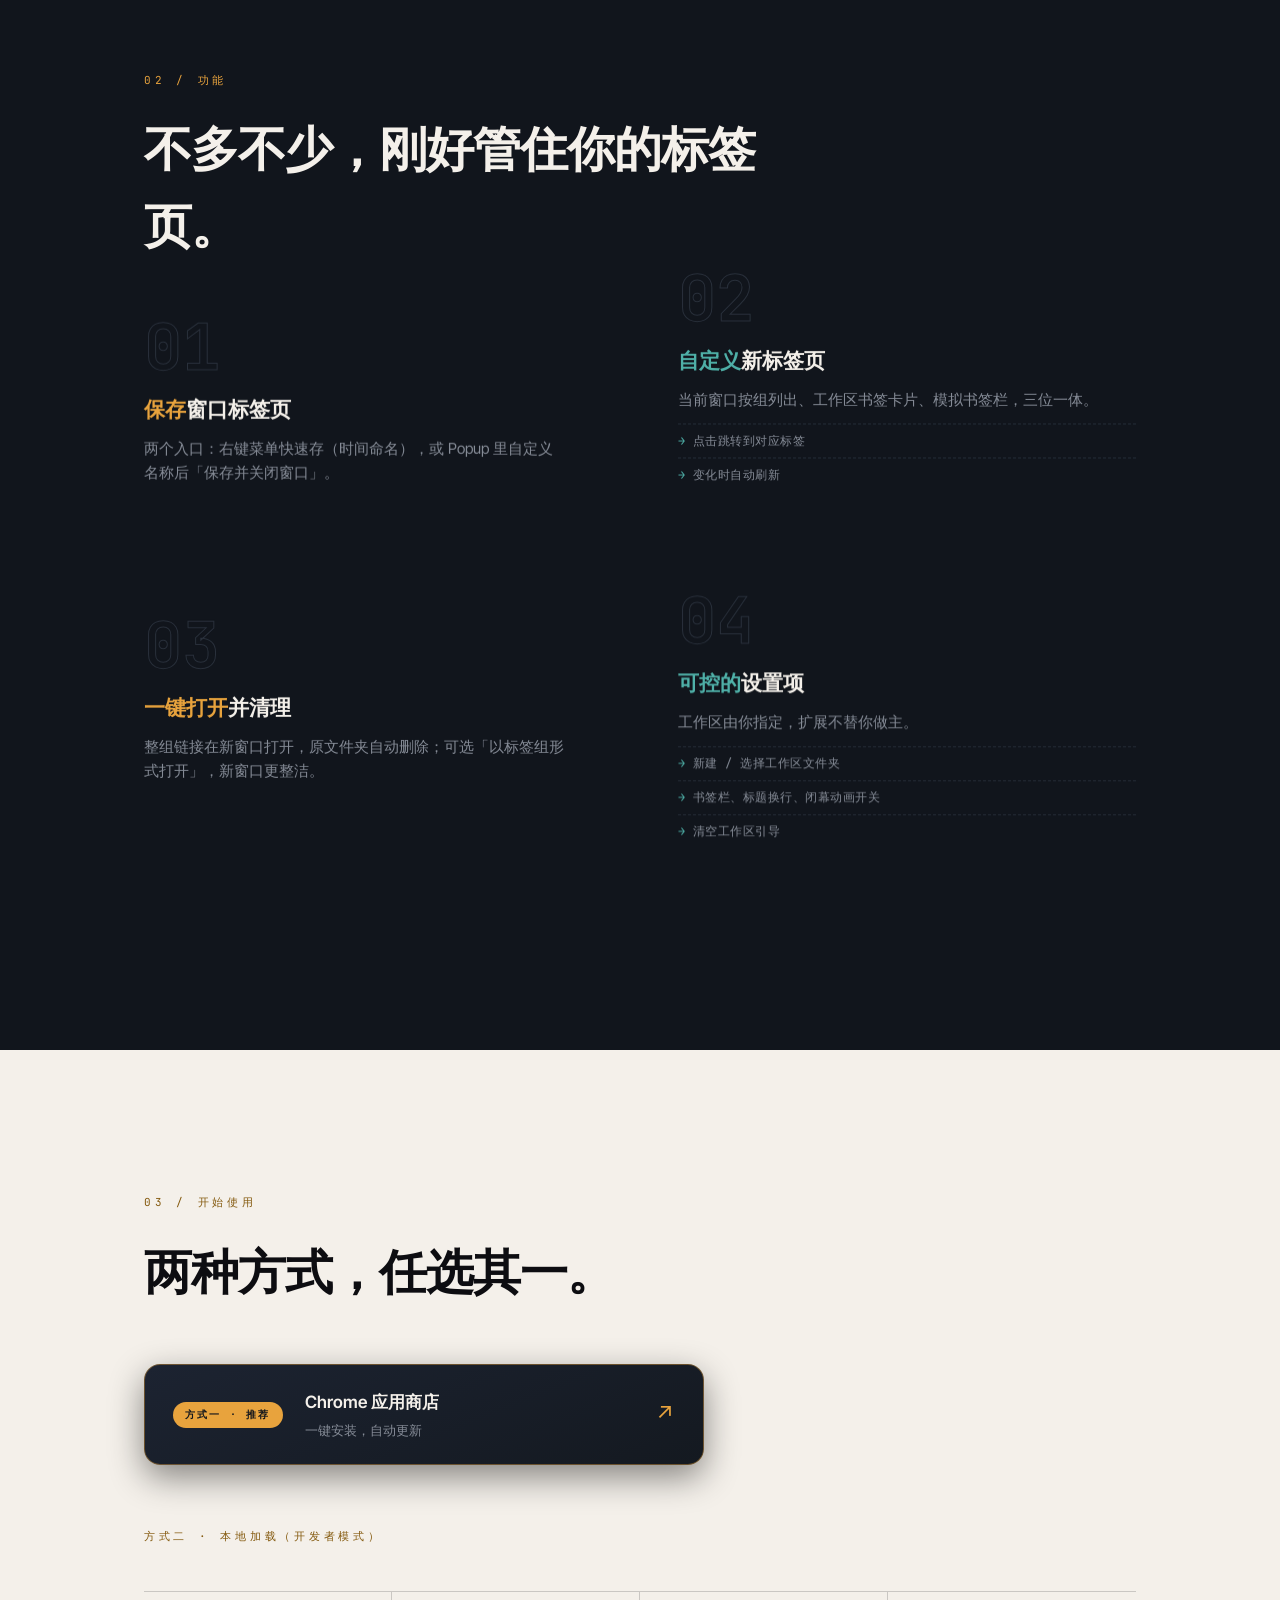
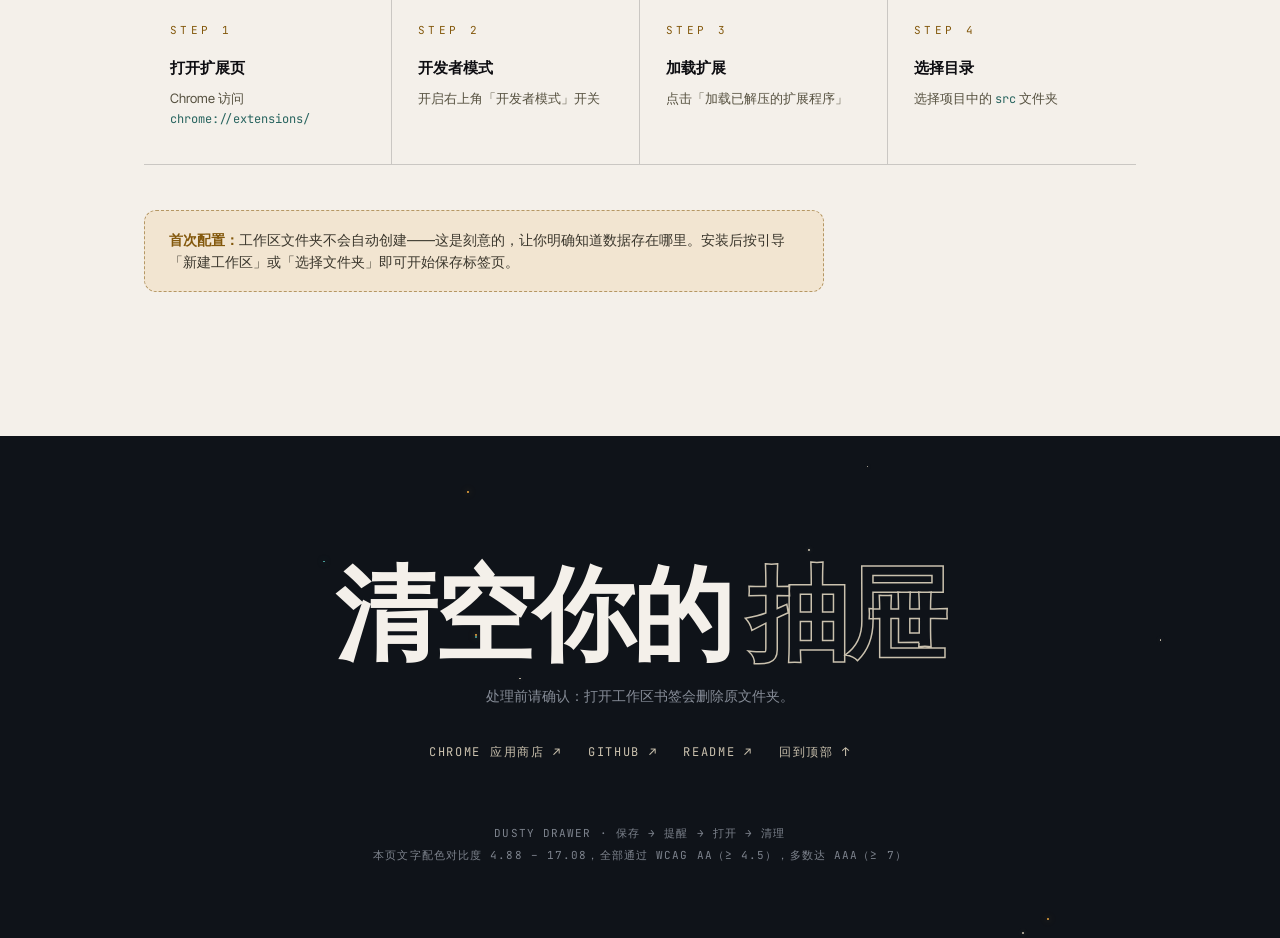
==== commit 28d32b32: "fix: 优化首页样式，调整标签行和问题描述的排版" ====
--- a/docs/index.html
+++ b/docs/index.html
@@ -122,7 +122,9 @@
   margin-top:28px;font-size:clamp(16px,2vw,21px);color:var(--ink);
   max-width:640px;font-weight:300;
 }
-.hero .tagline b{color:var(--teal);font-weight:600}
+.hero .tagline b{color:var(--teal);font-weight:600;white-space:nowrap}
+.hero .tagline .tag-br{display:none}
+@media(min-width:640px){.hero .tagline .tag-br{display:inline}}
 .hero-badges{
   margin-top:22px;display:flex;gap:10px;flex-wrap:wrap;justify-content:center;
   font-family:var(--mono);font-size:11px;letter-spacing:.18em;color:var(--muted);
@@ -199,12 +201,23 @@
   white-space:nowrap;pointer-events:none;z-index:1;line-height:1;
   user-select:none;
 }
+.problem-lead{
+  font-family:var(--sans);font-size:clamp(30px,4.6vw,54px);font-weight:600;
+  letter-spacing:-.02em;color:var(--cream);line-height:1.3;margin-bottom:14px;
+}
+.problem-lead kbd{
+  font-family:var(--mono);font-size:.72em;color:var(--amber);
+  border:3px solid rgba(232,163,61,.4);
+  padding:.08em .5em;margin-right:.6em;vertical-align:.08em;
+}
 .problem h2{
   font-size:clamp(30px,4.6vw,54px);font-weight:600;letter-spacing:-.02em;
-  color:var(--cream);line-height:1.25;max-width:760px;
-}
-.problem h2 em{font-style:normal;color:var(--amber)}
-.problem p{margin-top:26px;max-width:560px;color:var(--muted);font-size:17px}
+  color:var(--cream);line-height:1.3;max-width:940px;
+}
+.problem h2 .pl,.problem-lead .pl{white-space:nowrap}
+.h2-br{display:none}
+@media(min-width:820px){.h2-br{display:inline}}
+.problem p:not(.problem-lead){margin-top:26px;max-width:560px;color:var(--muted);font-size:17px}
 .problem p b{color:var(--ink);font-weight:600}
 </style>
 <style>
@@ -226,10 +239,13 @@
   margin-bottom:18px;
 }
 .flow-title{
-  font-size:clamp(38px,5.4vw,72px);font-weight:800;letter-spacing:-.02em;
-  color:var(--cream);line-height:1.1;
-}
-.flow-title span{color:var(--amber)}
+  font-size:clamp(34px,4.6vw,64px);font-weight:800;letter-spacing:-.02em;
+  color:var(--cream);line-height:1.35;
+  display:flex;flex-wrap:wrap;align-items:baseline;gap:0 .28em;
+}
+.flow-title i{font-style:normal;white-space:nowrap}
+.flow-title em{font-style:normal;color:var(--muted);font-weight:600}
+.flow-title span{color:var(--amber);white-space:nowrap}
 .flow-bar{
   margin-top:34px;height:2px;background:var(--border);border-radius:2px;
   max-width:320px;position:relative;overflow:hidden;
@@ -374,7 +390,7 @@
   <div class="hero-inner px" data-speed="0.18">
     <span class="mono-label reveal">Chrome 扩展 · 临时书签看板</span>
     <h1><span class="reveal" style="display:block;transition-delay:.08s"><span class="dusty">Dusty</span> <span class="drawer">Drawer</span></span></h1>
-    <p class="tagline reveal" style="transition-delay:.16s">把攒了一窗口的标签页丢进「抽屉」，在新标签页里盯着它们，<b>处理完就清空</b>。</p>
+    <p class="tagline reveal" style="transition-delay:.16s">把攒了一窗口的标签页丢进「抽屉」，<br class="tag-br">在新标签页里盯着它们，<b>处理完就清空。</b></p>
     <div class="hero-badges reveal" style="transition-delay:.24s">
       <span>Manifest V3</span><span>原生书签驱动</span><span>开源</span>
     </div>
@@ -397,7 +413,8 @@
   <div class="big-ghost px" data-speed="0.35">不敢关</div>
   <div class="wrap">
     <span class="mono-label reveal">01 / 问题</span>
-    <h2 class="reveal"><em>Ctrl+Shift+D</em> 能一键存下整窗标签页——<br>但存完就结束了。书签发霉，任务被抛到九霄云外。</h2>
+    <p class="problem-lead reveal"><kbd>Ctrl+Shift+D</kbd><span class="pl">能一键存下整窗标签页</span></p>
+    <h2 class="reveal" style="transition-delay:.06s"><span class="pl">但存完就结束了。</span><br class="h2-br"><span class="pl">书签发霉，</span><span class="pl">任务被抛到九霄云外。</span></h2>
     <p class="reveal" style="transition-delay:.1s">查资料、写文档、做调研时，窗口里的标签页越开越多。Dusty Drawer 把「待处理的书签」直接放在你每天要看无数次的<b>新标签页</b>上，让你没法假装没看见。</p>
   </div>
 </section>
@@ -409,7 +426,7 @@
     <div class="wrap flow-grid">
       <div class="flow-left">
         <div class="flow-count" id="flow-count">STEP 1 / 3</div>
-        <div class="flow-title">保存 → 提醒<br>→ 打开 → <span>清理</span></div>
+        <div class="flow-title"><i>保存</i><em>→</em><i>提醒</i><em>→</em><i>打开</i><em>→</em><span>清理</span></div>
         <div class="flow-bar"><i id="flow-bar-fill"></i></div>
         <div class="flow-loop">一个最小闭环：<b>丢进去 · 看得见 · 拿出来</b></div>
       </div>
@@ -583,9 +600,10 @@
       }
     }
 
-    /* 导航条与浅色区实际重叠时才变色（导航高约 70px） */
+    /* 导航条与浅色区实际重叠时才变色（按导航实际高度判定） */
+    var navH=navEl.offsetHeight;
     var ir=installSec.getBoundingClientRect();
-    navEl.classList.toggle('on-light', ir.top<=70 && ir.bottom>70);
+    navEl.classList.toggle('on-light', ir.top<=navH && ir.bottom>navH);
 
     /* 工作流：滚动进度 → 分层揭示（前 12% 缓冲，之后归一化，0.5 取整吸附） */
     var fr=flow.getBoundingClientRect();
